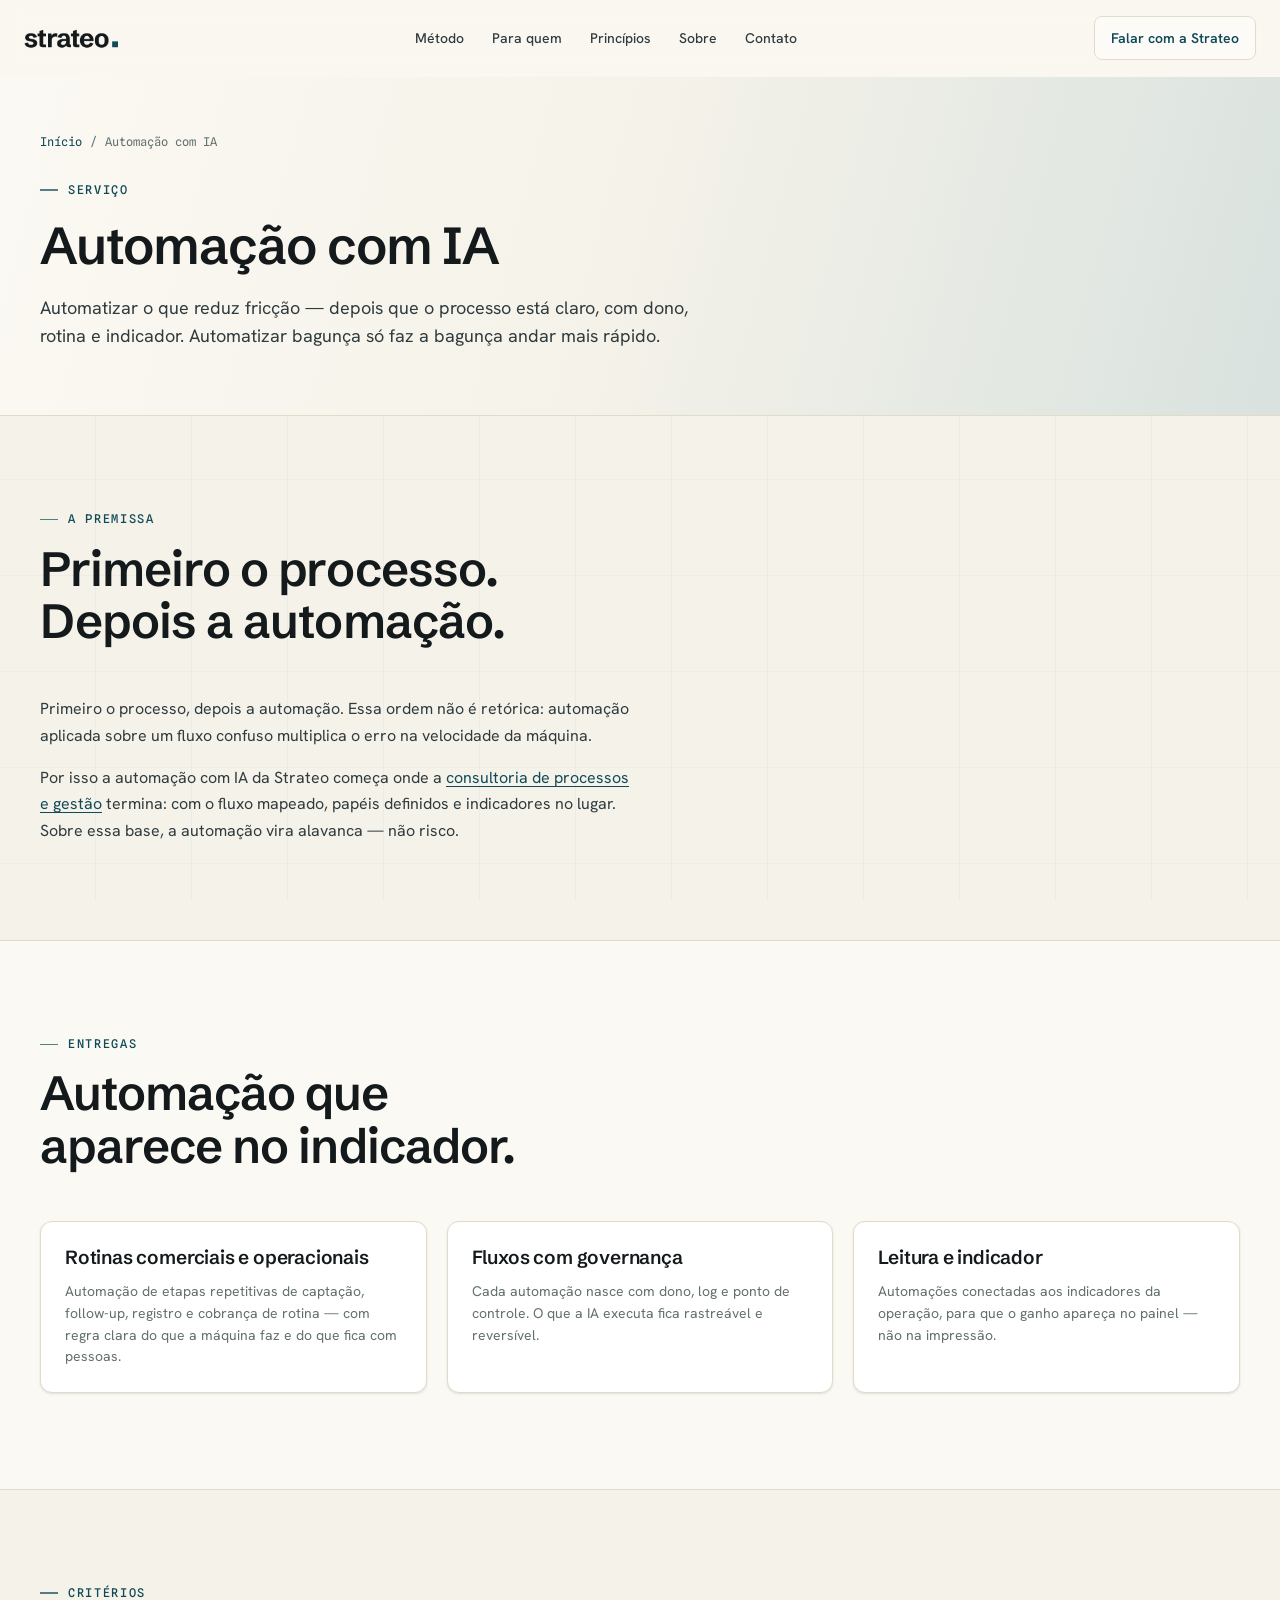
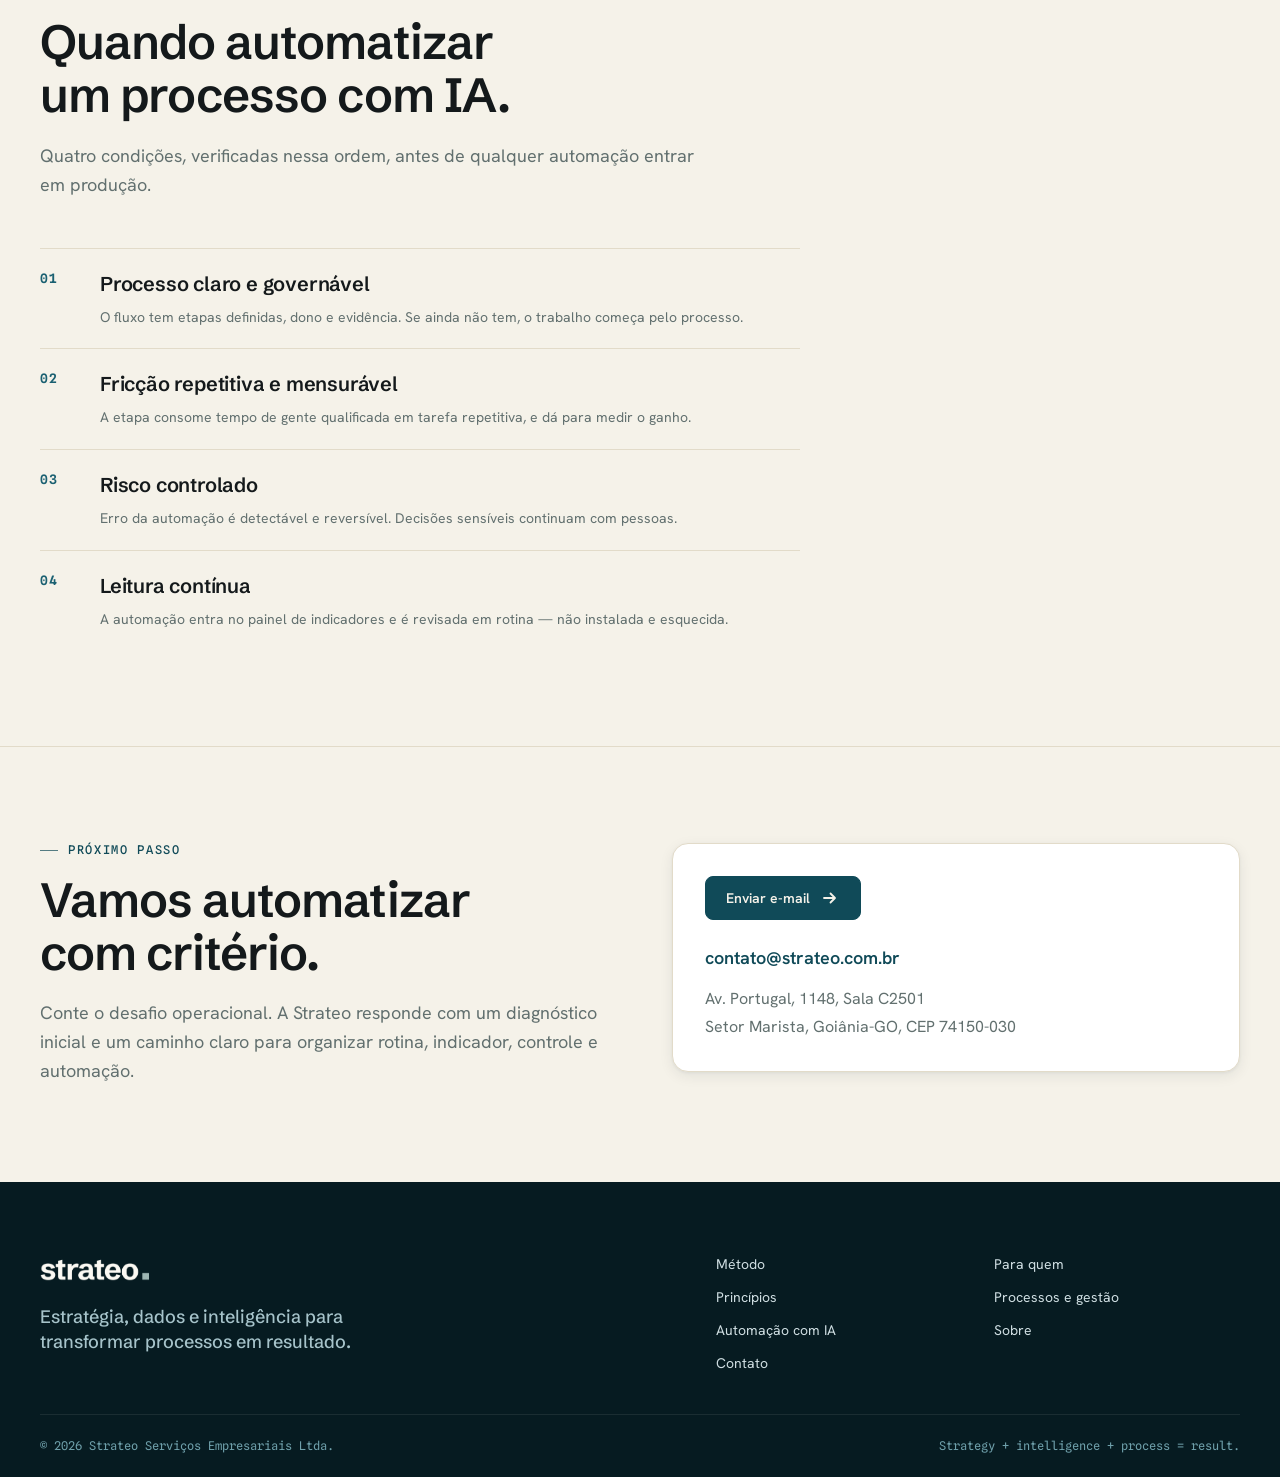
==== automacao-com-ia/index.html @ 0177dfe4 "feat: add focused service and audience pages Two service pages, four audience pages, About and Conta" ====
<!doctype html>
<html lang="pt-BR">
  <head>
    <meta charset="utf-8">
    <meta name="viewport" content="width=device-width, initial-scale=1">
    <title>Automação com IA | Strateo</title>
    <meta
      name="description"
      content="Automação com IA para operações com processo claro: menos fricção em rotinas comerciais e operacionais, com governança, indicador e dono definidos antes da automação."
    >
    <meta name="robots" content="index,follow,max-image-preview:large,max-snippet:-1,max-video-preview:-1">
    <link rel="canonical" href="https://www.strateo.com.br/automacao-com-ia/">
    <meta property="og:locale" content="pt_BR">
    <meta property="og:site_name" content="Strateo">
    <meta property="og:type" content="website">
    <meta property="og:url" content="https://www.strateo.com.br/automacao-com-ia/">
    <meta property="og:title" content="Automação com IA | Strateo">
    <meta property="og:description" content="Automação com IA para operações com processo claro: menos fricção em rotinas comerciais e operacionais, com governança, indicador e dono definidos antes da automação.">
    <meta property="og:image" content="https://www.strateo.com.br/assets/strateo-social-card.png?v=1">
    <meta property="og:image:width" content="1200">
    <meta property="og:image:height" content="630">
    <meta property="og:image:alt" content="Strateo — Estratégia + inteligência + processo = resultado.">
    <meta name="twitter:card" content="summary_large_image">
    <meta name="twitter:title" content="Automação com IA | Strateo">
    <meta name="twitter:description" content="Automação com IA para operações com processo claro: menos fricção em rotinas comerciais e operacionais, com governança, indicador e dono definidos antes da automação.">
    <meta name="twitter:image" content="https://www.strateo.com.br/assets/strateo-social-card.png?v=1">
    <meta name="theme-color" content="#F5F2E9">
    <link rel="icon" href="/assets/strateo-favicon-v2.png?v=1" type="image/png" sizes="512x512">
    <link rel="stylesheet" href="/styles.css">
  </head>
  <body>
    <a class="skip-link" href="#conteudo">Ir para o conteúdo</a>

    <header class="site-header" data-scrolled="false" data-menu-open="false">
      <a class="brand-link" href="/" aria-label="Strateo">
        <img src="/assets/strateo-wordmark-v2.png?v=1" alt="Strateo" width="94" height="26">
      </a>

      <nav id="navegacao-principal" class="site-nav" aria-label="Navegação principal">
        <a href="/#metodo">Método</a>
        <a href="/#para-quem">Para quem</a>
        <a href="/#principios">Princípios</a>
        <a href="/sobre/">Sobre</a>
        <a href="/contato/">Contato</a>
      </nav>

      <a class="header-action" href="/contato/">Falar com a Strateo</a>

      <button class="menu-toggle" type="button" aria-expanded="false" aria-controls="navegacao-principal">
        Menu
      </button>
    </header>

    <main id="conteudo">
      <section class="page-hero">
        <div class="section-shell reveal">
          <nav class="breadcrumbs" aria-label="Localização">
            <a href="/">Início</a>
            <span aria-hidden="true">/</span>
            <span aria-current="page">Automação com IA</span>
          </nav>
          <p class="eyebrow">Serviço</p>
          <h1>Automação com IA</h1>
          <p class="page-lead">Automatizar o que reduz fricção — depois que o processo está claro, com dono, rotina e indicador. Automatizar bagunça só faz a bagunça andar mais rápido.</p>
        </div>
      </section>

      <section class="section page-section">
        <div class="section-shell">
          <div class="section-heading reveal">
            <p class="eyebrow">A premissa</p>
            <h2>Primeiro o processo. Depois a automação.</h2>
          </div>
          <div class="prose reveal">
            <p>Primeiro o processo, depois a automação. Essa ordem não é retórica: automação aplicada sobre um fluxo confuso multiplica o erro na velocidade da máquina.</p>
            <p>Por isso a automação com IA da Strateo começa onde a <a href="/consultoria-de-processos-e-gestao/">consultoria de processos e gestão</a> termina: com o fluxo mapeado, papéis definidos e indicadores no lugar. Sobre essa base, a automação vira alavanca — não risco.</p>
          </div>
        </div>
      </section>

      <section class="section page-section page-section--bright">
        <div class="section-shell">
          <div class="section-heading reveal">
            <p class="eyebrow">Entregas</p>
            <h2>Automação que aparece no indicador.</h2>
          </div>
          <div class="page-cards">
            <article class="plain-card reveal">
              <h3>Rotinas comerciais e operacionais</h3>
              <p>Automação de etapas repetitivas de captação, follow-up, registro e cobrança de rotina — com regra clara do que a máquina faz e do que fica com pessoas.</p>
            </article>
            <article class="plain-card reveal">
              <h3>Fluxos com governança</h3>
              <p>Cada automação nasce com dono, log e ponto de controle. O que a IA executa fica rastreável e reversível.</p>
            </article>
            <article class="plain-card reveal">
              <h3>Leitura e indicador</h3>
              <p>Automações conectadas aos indicadores da operação, para que o ganho apareça no painel — não na impressão.</p>
            </article>
          </div>
        </div>
      </section>

      <section class="section page-section">
        <div class="section-shell">
          <div class="section-heading reveal">
            <p class="eyebrow">Critérios</p>
            <h2>Quando automatizar um processo com IA.</h2>
            <p>Quatro condições, verificadas nessa ordem, antes de qualquer automação entrar em produção.</p>
          </div>
          <div class="step-list reveal">
            <article>
              <span>01</span>
              <div>
                <strong>Processo claro e governável</strong>
                <p>O fluxo tem etapas definidas, dono e evidência. Se ainda não tem, o trabalho começa pelo processo.</p>
              </div>
            </article>
            <article>
              <span>02</span>
              <div>
                <strong>Fricção repetitiva e mensurável</strong>
                <p>A etapa consome tempo de gente qualificada em tarefa repetitiva, e dá para medir o ganho.</p>
              </div>
            </article>
            <article>
              <span>03</span>
              <div>
                <strong>Risco controlado</strong>
                <p>Erro da automação é detectável e reversível. Decisões sensíveis continuam com pessoas.</p>
              </div>
            </article>
            <article>
              <span>04</span>
              <div>
                <strong>Leitura contínua</strong>
                <p>A automação entra no painel de indicadores e é revisada em rotina — não instalada e esquecida.</p>
              </div>
            </article>
          </div>
        </div>
      </section>

      <section id="contato" class="section contact-section" aria-labelledby="cta-title">
        <div class="section-shell contact-grid reveal">
          <div>
            <p class="eyebrow">Próximo passo</p>
            <h2 id="cta-title">Vamos automatizar com critério.</h2>
            <p class="contact-lead">Conte o desafio operacional. A Strateo responde com um diagnóstico inicial e um caminho claro para organizar rotina, indicador, controle e automação.</p>
          </div>

          <div class="contact-card">
            <a class="button button-primary" href="mailto:contato@strateo.com.br?subject=Contato%20via%20site%20Strateo&amp;body=Ol%C3%A1%2C%20quero%20falar%20com%20a%20Strateo.%0A%0AEmpresa%3A%20%0ASetor%3A%20%0ADesafio%20operacional%3A%20">
              Enviar e-mail
              <svg viewBox="0 0 20 20" aria-hidden="true">
                <path d="M4 10h10.5M10.5 5.5 15 10l-4.5 4.5"/>
              </svg>
            </a>
            <p class="contact-email"><a href="mailto:contato@strateo.com.br">contato@strateo.com.br</a></p>
            <address>
              <span>Av. Portugal, 1148, Sala C2501</span>
              <span>Setor Marista, Goiânia-GO, CEP 74150-030</span>
            </address>
          </div>
        </div>
      </section>
    </main>

    <footer class="site-footer">
      <div class="footer-inner">
        <div>
          <img src="/assets/strateo-wordmark-v2-reverse.png?v=1" alt="Strateo" width="109" height="30">
          <p>Estratégia, dados e inteligência para transformar processos em resultado.</p>
        </div>
        <nav aria-label="Navegação do rodapé">
          <a href="/#metodo">Método</a>
          <a href="/#para-quem">Para quem</a>
          <a href="/#principios">Princípios</a>
          <a href="/consultoria-de-processos-e-gestao/">Processos e gestão</a>
          <a href="/automacao-com-ia/">Automação com IA</a>
          <a href="/sobre/">Sobre</a>
          <a href="/contato/">Contato</a>
        </nav>
      </div>
      <div class="footer-legal">
        <span>© 2026 Strateo Serviços Empresariais Ltda.</span>
        <span>Strategy + intelligence + process = result.</span>
      </div>
    </footer>

    <script src="/script.js"></script>
  </body>
</html>
---- styles.css ----
@import url("https://fonts.googleapis.com/css2?family=Schibsted+Grotesk:wght@500;600&family=Hanken+Grotesk:wght@400;500;600&family=Spline+Sans+Mono:wght@400;500;600&display=swap");

:root {
  --petroleum-950: #061b21;
  --petroleum-900: #082a33;
  --petroleum-800: #0b3742;
  --petroleum-700: #0e4250;
  --petroleum-600: #104a58;
  --petroleum-500: #1a6071;
  --petroleum-400: #3f8190;
  --petroleum-300: #6fa0ab;
  --petroleum-200: #a6c3ca;
  --petroleum-100: #cfdee2;
  --petroleum-50: #eaf1f3;

  --cream-50: #fbf9f3;
  --cream-100: #f5f2e9;
  --cream-200: #ede8db;
  --cream-300: #e2dbc9;
  --cream-400: #d2c8b2;

  --graphite-900: #14191b;
  --graphite-800: #20292b;
  --graphite-700: #2f3b3e;
  --graphite-600: #475458;
  --graphite-500: #62706f;
  --graphite-400: #8a9694;
  --graphite-300: #b4bcb9;

  --sage-600: #5e7e7c;
  --sage-500: #7c9b98;
  --sage-400: #9db5b2;
  --sage-300: #bfcfcc;
  --sage-200: #d9e2df;
  --sage-100: #eaefec;

  --white: #ffffff;

  --success-600: #2f6b4f;
  --success-500: #3f7d5c;
  --success-100: #dce9e1;
  --warning-600: #9a6b1e;
  --warning-500: #b5832e;
  --warning-100: #f0e4cc;
  --danger-600: #8e3a33;
  --danger-500: #a8453b;
  --danger-100: #f0dad6;
  --info-600: var(--petroleum-600);
  --info-100: var(--petroleum-50);

  --brand: var(--petroleum-600);
  --brand-strong: var(--petroleum-700);
  --brand-emphasis: var(--petroleum-900);
  --bg-page: var(--cream-100);
  --bg-page-bright: var(--cream-50);
  --bg-sunken: var(--cream-200);
  --surface-card: var(--white);
  --surface-raised: var(--white);
  --surface-inverse: var(--petroleum-900);
  --surface-brand: var(--petroleum-600);
  --text-strong: var(--graphite-900);
  --text-body: var(--graphite-700);
  --text-muted: var(--graphite-500);
  --text-subtle: var(--graphite-400);
  --text-on-brand: var(--cream-50);
  --text-on-inverse: var(--cream-100);
  --text-brand: var(--petroleum-600);
  --border-hairline: var(--cream-300);
  --border-default: var(--cream-400);
  --border-strong: var(--graphite-300);
  --border-brand: var(--petroleum-600);
  --border-focus: var(--petroleum-500);
  --line-motif: var(--sage-400);
  --node-motif: var(--sage-300);

  --font-display: "Schibsted Grotesk", "Hanken Grotesk", -apple-system, "Segoe UI", sans-serif;
  --font-sans: "Hanken Grotesk", -apple-system, BlinkMacSystemFont, "Segoe UI", sans-serif;
  --font-mono: "Spline Sans Mono", ui-monospace, "SFMono-Regular", Menlo, monospace;

  --text-2xs: 11px;
  --text-xs: 12px;
  --text-sm: 14px;
  --text-base: 16px;
  --text-md: 18px;
  --text-lg: 20px;
  --text-xl: 24px;
  --text-2xl: 30px;
  --text-3xl: 38px;
  --text-4xl: 48px;
  --text-5xl: 60px;
  --text-6xl: 76px;
  --text-7xl: 96px;

  --fw-light: 300;
  --fw-regular: 400;
  --fw-medium: 500;
  --fw-semibold: 600;
  --fw-bold: 700;
  --fw-extra: 800;

  --lh-tight: 1.08;
  --lh-snug: 1.22;
  --lh-normal: 1.5;
  --lh-relaxed: 1.65;

  --ls-tight: -0.02em;
  --ls-snug: -0.01em;
  --ls-normal: 0;
  --ls-wide: 0.02em;
  --ls-caps: 0.14em;
  --ls-mono: 0.01em;

  --role-hero-font: var(--font-display);
  --role-hero-weight: var(--fw-semibold);
  --role-h-font: var(--font-display);
  --role-h-weight: var(--fw-semibold);
  --role-eyebrow-font: var(--font-mono);
  --role-body-font: var(--font-sans);
  --role-data-font: var(--font-mono);

  --space-0: 0;
  --space-1: 4px;
  --space-2: 8px;
  --space-3: 12px;
  --space-4: 16px;
  --space-5: 20px;
  --space-6: 24px;
  --space-8: 32px;
  --space-10: 40px;
  --space-12: 48px;
  --space-16: 64px;
  --space-20: 80px;
  --space-24: 96px;
  --space-32: 128px;
  --space-40: 160px;

  --radius-none: 0;
  --radius-xs: 3px;
  --radius-sm: 5px;
  --radius-md: 8px;
  --radius-lg: 12px;
  --radius-xl: 16px;
  --radius-2xl: 24px;
  --radius-pill: 999px;

  --border-w-hair: 1px;
  --border-w-base: 1.5px;
  --border-w-emph: 2px;

  --shadow-xs: 0 1px 2px rgba(8, 42, 51, 0.06);
  --shadow-sm: 0 1px 3px rgba(8, 42, 51, 0.07), 0 1px 2px rgba(8, 42, 51, 0.05);
  --shadow-md: 0 4px 14px rgba(8, 42, 51, 0.08), 0 1px 3px rgba(8, 42, 51, 0.05);
  --shadow-lg: 0 12px 32px rgba(8, 42, 51, 0.1), 0 4px 8px rgba(8, 42, 51, 0.05);
  --shadow-xl: 0 24px 60px rgba(8, 42, 51, 0.14), 0 8px 16px rgba(8, 42, 51, 0.06);
  --shadow-inset: inset 0 1px 2px rgba(8, 42, 51, 0.06);
  --ring-brand: 0 0 0 3px rgba(26, 96, 113, 0.28);
  --ring-danger: 0 0 0 3px rgba(168, 69, 59, 0.26);
  --ease-standard: cubic-bezier(0.22, 0.61, 0.36, 1);
  --ease-entrance: cubic-bezier(0.16, 0.84, 0.44, 1);
  --ease-exit: cubic-bezier(0.4, 0, 1, 1);
  --dur-fast: 120ms;
  --dur-base: 200ms;
  --dur-slow: 320ms;
  --gradient-paper: linear-gradient(105deg, var(--cream-50) 0%, var(--cream-100) 48%, var(--sage-200) 100%);
  --gradient-ink: linear-gradient(160deg, var(--petroleum-900) 0%, var(--petroleum-950) 100%);

  --container-sm: 640px;
  --container-md: 860px;
  --container-lg: 1080px;
  --container-xl: 1280px;
  --container-2xl: 1440px;
  --measure: 66ch;
  --section-y: 96px;
  --gutter: 40px; /* site-local: design-system token is 24px, but the website kit's effective gutter is 40px */
}

*,
*::before,
*::after {
  box-sizing: border-box;
}

html {
  scroll-behavior: smooth;
}

section[id] {
  scroll-margin-top: 90px;
}

body {
  margin: 0;
  background: var(--bg-page);
  color: var(--text-body);
  font-family: var(--font-sans);
  font-size: var(--text-base);
  line-height: 1.5;
  -webkit-font-smoothing: antialiased;
  text-rendering: optimizeLegibility;
}

body::before {
  position: fixed;
  inset: 0;
  z-index: -1;
  content: "";
  background-image:
    linear-gradient(to right, rgba(157, 181, 178, 0.28) 1px, transparent 1px),
    linear-gradient(to bottom, rgba(157, 181, 178, 0.22) 1px, transparent 1px);
  background-position: -1px -1px;
  background-size: 96px 96px;
  opacity: 0.32;
  pointer-events: none;
}

img,
svg {
  display: block;
  max-width: 100%;
}

a {
  color: inherit;
  text-decoration: none;
}

a:hover {
  text-decoration: underline;
  text-underline-offset: 3px;
}

a:focus-visible,
button:focus-visible {
  outline: 2px solid var(--border-focus);
  outline-offset: 3px;
  box-shadow: var(--ring-brand);
}

p,
h1,
h2,
h3,
blockquote {
  margin: 0;
}

.section-shell {
  width: min(var(--container-xl), calc(100% - (var(--gutter) * 2)));
  margin: 0 auto;
}

.skip-link {
  position: absolute;
  top: 8px;
  left: 8px;
  z-index: 60;
  padding: 10px 16px;
  color: var(--text-on-inverse);
  background: var(--petroleum-900);
  border-radius: var(--radius-md);
  font-size: var(--text-sm);
  font-weight: var(--fw-semibold);
  transform: translateY(-200%);
}

.skip-link:focus-visible {
  transform: none;
  text-decoration: none;
}

.site-header {
  position: sticky;
  top: 0;
  z-index: 30;
  display: grid;
  grid-template-columns: auto 1fr auto;
  gap: var(--space-8);
  align-items: center;
  padding: 16px max(24px, calc((100% - var(--container-xl)) / 2));
  background: rgba(251, 249, 243, 0.86);
  border-bottom: 1px solid transparent;
  backdrop-filter: blur(12px);
  transition:
    border-color var(--dur-base) var(--ease-standard),
    box-shadow var(--dur-base) var(--ease-standard),
    background var(--dur-base) var(--ease-standard);
}

.site-header[data-scrolled="true"] {
  background: rgba(251, 249, 243, 0.92);
  border-bottom-color: var(--border-hairline);
  box-shadow: var(--shadow-xs);
}

.brand-link {
  display: inline-flex;
  align-items: center;
}

.brand-link img {
  width: auto;
  height: 26px;
}

.site-nav {
  display: flex;
  justify-content: center;
  gap: 28px;
}

.menu-toggle {
  display: none;
  min-height: 40px;
  align-items: center;
  padding: 0 14px;
  color: var(--text-brand);
  background: rgba(255, 255, 255, 0.42);
  border: 1px solid var(--border-hairline);
  border-radius: var(--radius-md);
  font-family: var(--font-mono);
  font-size: var(--text-xs);
  font-weight: var(--fw-medium);
  letter-spacing: var(--ls-caps);
  text-transform: uppercase;
  cursor: pointer;
}

.site-header[data-menu-open="true"] .menu-toggle {
  color: var(--text-on-inverse);
  background: var(--petroleum-600);
  border-color: var(--petroleum-600);
}

.site-nav a {
  color: var(--text-body);
  font-size: var(--text-sm);
  font-weight: 500;
  transition: color var(--dur-fast) var(--ease-standard);
}

.site-nav a:hover {
  color: var(--text-brand);
}

.header-action,
.button {
  display: inline-flex;
  min-height: 44px;
  align-items: center;
  justify-content: center;
  gap: 10px;
  border-radius: var(--radius-md);
  font-size: var(--text-sm);
  font-weight: var(--fw-semibold);
  line-height: 1;
  transition:
    background var(--dur-base) var(--ease-standard),
    border-color var(--dur-base) var(--ease-standard),
    color var(--dur-base) var(--ease-standard),
    transform var(--dur-fast) var(--ease-standard);
}

.header-action {
  padding: 0 16px;
  border: 1px solid var(--border-hairline);
  color: var(--text-brand);
  background: rgba(255, 255, 255, 0.42);
}

.button {
  padding: 0 20px;
  border: 1px solid transparent;
}

.button svg {
  width: 20px;
  height: 20px;
  fill: none;
  stroke: currentColor;
  stroke-linecap: round;
  stroke-linejoin: round;
  stroke-width: 1.8;
}

.header-action:hover,
.button:hover {
  text-decoration: none;
}

.header-action:active,
.button:active {
  transform: translateY(1px);
}

.button-primary {
  color: var(--text-on-inverse);
  background: var(--brand);
  border-color: var(--brand);
}

.button-primary:hover {
  background: var(--brand-strong);
  border-color: var(--brand-strong);
}

.button-primary:active {
  background: var(--petroleum-800);
  border-color: var(--petroleum-800);
}

.button-secondary {
  color: var(--text-brand);
  background: rgba(255, 255, 255, 0.52);
  border-color: var(--border-hairline);
}

.button-secondary:hover,
.header-action:hover {
  border-color: var(--brand);
}

.button-secondary:active,
.header-action:active {
  background: var(--petroleum-100);
}

.hero {
  position: relative;
  overflow: hidden;
  background: var(--gradient-paper);
  border-bottom: 1px solid var(--border-hairline);
}

.hero-motif {
  position: absolute;
  top: 50%;
  right: -48px;
  width: 620px;
  max-width: 52%;
  color: var(--line-motif);
  opacity: 0.86;
  transform: translateY(-50%);
  pointer-events: none;
}

.hero-inner {
  position: relative;
  min-height: 636px;
  padding: 118px 0 126px;
}

.eyebrow {
  display: flex;
  align-items: center;
  gap: 10px;
  color: var(--text-brand);
  font-family: var(--font-mono);
  font-size: var(--text-xs);
  font-weight: var(--fw-medium);
  letter-spacing: var(--ls-caps);
  line-height: 1.2;
  text-transform: uppercase;
}

.eyebrow::before {
  width: 18px;
  height: 1.5px;
  content: "";
  background: currentColor;
  opacity: 0.7;
}

.hero h1,
.section-heading h2,
.thesis-grid h2,
.contact-grid h2 {
  color: var(--text-strong);
  font-family: var(--font-display);
  font-weight: 600;
  letter-spacing: var(--ls-tight);
  text-wrap: balance;
}

.hero h1 {
  max-width: 900px;
  margin-top: var(--space-6);
  font-size: var(--text-6xl);
  line-height: 1.04;
}

.hero h1 span {
  color: var(--sage-500);
}

.hero h1 span:last-of-type {
  color: var(--petroleum-600);
}

.hero-sub {
  max-width: 58ch;
  margin-top: var(--space-8);
  color: var(--text-body);
  font-size: 19px;
  line-height: 1.6;
}

.hero-actions {
  display: flex;
  flex-wrap: wrap;
  gap: var(--space-4);
  margin-top: var(--space-10);
}

.card-topline span,
.principles-list span {
  color: var(--text-subtle);
  font-family: var(--font-mono);
  font-size: var(--text-2xs);
  font-weight: 600;
  letter-spacing: 0.08em;
  text-transform: uppercase;
}

.card-topline span {
  color: var(--petroleum-500);
  font-size: 13px;
}

.thesis-section {
  background: var(--petroleum-900);
  color: var(--text-on-inverse);
}

.thesis-grid {
  display: grid;
  grid-template-columns: 220px minmax(0, 1fr);
  gap: var(--space-16);
  align-items: start;
  padding-top: 78px;
  padding-bottom: 82px;
}

.thesis-grid .eyebrow,
.eyebrow-inverse {
  color: var(--petroleum-200);
}

.thesis-grid h2 {
  max-width: 850px;
  color: var(--cream-50);
  font-size: var(--text-5xl);
  line-height: 1.08;
}

.thesis-grid p:not(.eyebrow) {
  max-width: var(--measure);
  margin-top: var(--space-6);
  color: var(--petroleum-100);
  font-size: var(--text-md);
  line-height: 1.65;
}

.section {
  padding: var(--section-y) 0;
}

.section-heading {
  max-width: 720px;
  margin-bottom: var(--space-12);
}

.section-heading h2,
.contact-grid h2 {
  margin-top: var(--space-4);
  font-size: var(--text-4xl);
  line-height: 1.1;
}

.section-heading > p:not(.eyebrow),
.contact-lead {
  max-width: var(--measure);
  margin-top: var(--space-5);
  color: var(--text-muted);
  font-size: var(--text-md);
  line-height: 1.6;
}

.services-grid {
  display: grid;
  grid-template-columns: repeat(2, minmax(0, 1fr));
  gap: 22px;
}

.service-card {
  display: flex;
  flex-direction: column;
  padding: 28px 24px;
  background: var(--surface-card);
  border: 1px solid var(--border-hairline);
  border-radius: var(--radius-lg);
  box-shadow: var(--shadow-sm);
  transition:
    box-shadow var(--dur-base) var(--ease-standard),
    border-color var(--dur-base) var(--ease-standard);
}

.service-card:hover {
  border-color: var(--border-default);
  box-shadow: var(--shadow-md);
  text-decoration: none;
}

.service-card h3 {
  color: var(--text-strong);
  font-family: var(--font-display);
  font-size: 21px;
  font-weight: 600;
  letter-spacing: var(--ls-snug);
  line-height: 1.18;
}

.service-card p {
  margin-top: var(--space-3);
  margin-bottom: var(--space-5);
  color: var(--text-muted);
  font-size: var(--text-sm);
  line-height: 1.55;
}

.card-link {
  display: inline-flex;
  align-items: center;
  gap: 8px;
  margin-top: auto;
  width: fit-content;
  color: var(--text-brand);
  font-size: var(--text-sm);
  font-weight: var(--fw-semibold);
}

.card-link svg {
  width: 16px;
  height: 16px;
  fill: none;
  stroke: currentColor;
  stroke-width: 1.8;
  stroke-linecap: round;
  stroke-linejoin: round;
}

.method-grid {
  display: grid;
  grid-template-columns: repeat(4, minmax(0, 1fr));
  gap: 22px;
}

.method-card,
.audience-card {
  min-height: 286px;
  padding: 28px 24px;
  background: var(--surface-card);
  border: 1px solid var(--border-hairline);
  border-radius: var(--radius-lg);
  box-shadow: var(--shadow-sm);
}

.card-topline {
  display: flex;
  align-items: center;
  justify-content: space-between;
  margin-bottom: var(--space-8);
}

.card-topline svg {
  width: 26px;
  height: 26px;
  color: var(--petroleum-600);
  fill: none;
  stroke: currentColor;
  stroke-linecap: round;
  stroke-linejoin: round;
  stroke-width: 1.5;
}

.method-card h3,
.audience-card h3,
.principles-list strong {
  display: block;
  color: var(--text-strong);
  font-family: var(--font-display);
  font-size: 21px;
  font-weight: 600;
  letter-spacing: var(--ls-snug);
  line-height: 1.18;
}

.method-card p,
.audience-card p,
.principles-list p {
  margin-top: var(--space-3);
  color: var(--text-muted);
  font-size: var(--text-sm);
  line-height: 1.55;
}

.audience-card p {
  margin-bottom: var(--space-4);
}

.audience-card .card-link {
  margin-top: 0;
  margin-bottom: var(--space-6);
}

.audience-section {
  background: var(--cream-50);
  border-top: 1px solid var(--border-hairline);
  border-bottom: 1px solid var(--border-hairline);
}

.audience-grid {
  display: grid;
  grid-template-columns: repeat(4, minmax(0, 1fr));
  gap: 20px;
}

.audience-card {
  position: relative;
  display: flex;
  flex-direction: column;
  min-height: 264px;
}

.audience-card::before {
  position: absolute;
  top: -1px;
  left: 24px;
  width: 36px;
  height: 2px;
  content: "";
  background: var(--petroleum-600);
  border-radius: 2px;
}

.audience-card span {
  display: inline-flex;
  width: fit-content;
  align-items: center;
  margin-top: auto;
  padding: 5px 10px;
  /* a11y hold: kit badge uses sage-600 text (~3.3:1 on sage-200); petroleum-700 keeps AA */
  color: var(--petroleum-700);
  font-family: var(--font-mono);
  font-size: var(--text-2xs);
  font-weight: var(--fw-medium);
  letter-spacing: 0.04em;
  line-height: 1.4;
  text-transform: uppercase;
  background: var(--sage-200);
  border-radius: var(--radius-pill);
}

.results-section {
  background: var(--gradient-ink);
  color: var(--text-on-inverse);
}

.results-grid {
  display: grid;
  grid-template-columns: 1.05fr 0.95fr;
  gap: var(--space-16);
  align-items: center;
  padding-top: var(--section-y);
  padding-bottom: var(--section-y);
}

.results-grid blockquote {
  max-width: 760px;
  margin-top: var(--space-5);
  color: var(--cream-50);
  font-family: var(--font-display);
  font-size: 34px;
  font-weight: 500;
  line-height: 1.32;
  letter-spacing: var(--ls-tight);
  text-wrap: balance;
}

.results-cite {
  margin-top: var(--space-6);
  color: var(--petroleum-300);
  font-family: var(--font-mono);
  font-size: var(--text-xs);
  font-weight: 600;
  letter-spacing: 0.06em;
  text-transform: uppercase;
}

.principles-list {
  display: grid;
  gap: var(--space-6);
  padding-left: var(--space-12);
  border-left: 1px solid rgba(255, 255, 255, 0.14);
}

.principles-list article {
  padding-bottom: var(--space-6);
  border-bottom: 1px solid rgba(255, 255, 255, 0.1);
}

.principles-list article:last-child {
  padding-bottom: 0;
  border-bottom: 0;
}

.principles-list strong {
  margin-top: var(--space-2);
  color: var(--cream-50);
}

.principles-list p {
  color: var(--petroleum-100);
}

.page-hero {
  padding: 56px 0 64px;
  background: var(--gradient-paper);
  border-bottom: 1px solid var(--border-hairline);
}

.breadcrumbs {
  display: flex;
  align-items: center;
  gap: var(--space-2);
  margin-bottom: var(--space-8);
  color: var(--text-muted);
  font-family: var(--font-mono);
  font-size: var(--text-xs);
}

.breadcrumbs a {
  color: var(--text-brand);
}

.page-hero h1 {
  max-width: 20ch;
  margin-top: var(--space-5);
  color: var(--text-strong);
  font-family: var(--font-display);
  font-size: clamp(34px, 4.2vw, 52px);
  font-weight: 600;
  letter-spacing: var(--ls-tight);
  line-height: 1.08;
  text-wrap: balance;
}

.page-lead {
  max-width: var(--measure);
  margin-top: var(--space-5);
  color: var(--text-body);
  font-size: var(--text-md);
  line-height: 1.6;
}

.page-section--bright {
  background: var(--bg-page-bright);
  border-top: 1px solid var(--border-hairline);
  border-bottom: 1px solid var(--border-hairline);
}

.page-cards {
  display: grid;
  grid-template-columns: repeat(3, minmax(0, 1fr));
  gap: 20px;
}

.page-cards--two {
  grid-template-columns: repeat(2, minmax(0, 1fr));
}

.plain-card {
  padding: 24px;
  background: var(--surface-card);
  border: 1px solid var(--border-hairline);
  border-radius: var(--radius-lg);
  box-shadow: var(--shadow-sm);
}

.plain-card h3 {
  color: var(--text-strong);
  font-family: var(--font-display);
  font-size: 19px;
  font-weight: 600;
  letter-spacing: var(--ls-snug);
  line-height: 1.22;
}

.plain-card p {
  margin-top: var(--space-3);
  color: var(--text-muted);
  font-size: var(--text-sm);
  line-height: 1.55;
}

.step-list {
  display: grid;
  gap: 0;
  max-width: 760px;
}

.step-list article {
  display: grid;
  grid-template-columns: 44px minmax(0, 1fr);
  gap: var(--space-4);
  padding: var(--space-5) 0;
  border-top: 1px solid var(--border-hairline);
}

.step-list span {
  color: var(--petroleum-500);
  font-family: var(--font-mono);
  font-size: 13px;
  font-weight: 600;
  letter-spacing: 0.08em;
}

.step-list strong {
  display: block;
  color: var(--text-strong);
  font-family: var(--font-display);
  font-size: var(--text-lg);
  font-weight: 600;
  letter-spacing: var(--ls-snug);
}

.step-list p {
  margin-top: var(--space-2);
  color: var(--text-muted);
  font-size: var(--text-sm);
  line-height: 1.55;
}

.prose {
  max-width: var(--measure);
}

.prose p {
  margin-top: var(--space-4);
  color: var(--text-body);
  font-size: var(--text-base);
  line-height: 1.65;
}

.prose a {
  color: var(--text-brand);
  text-decoration: underline;
  text-underline-offset: 3px;
}

.faq-section {
  background: var(--bg-page-bright);
  border-top: 1px solid var(--border-hairline);
}

.faq-grid {
  display: grid;
  grid-template-columns: repeat(2, minmax(0, 1fr));
  gap: 20px 40px;
}

.faq-item {
  padding: var(--space-6) 0;
  border-top: 1px solid var(--border-hairline);
}

.faq-item h3 {
  color: var(--text-strong);
  font-family: var(--font-display);
  font-size: var(--text-lg);
  font-weight: 600;
  letter-spacing: var(--ls-snug);
  line-height: 1.22;
}

.faq-item p {
  max-width: 56ch;
  margin-top: var(--space-3);
  color: var(--text-muted);
  font-size: var(--text-sm);
  line-height: 1.6;
}

.faq-item a {
  color: var(--text-brand);
  text-decoration: underline;
  text-underline-offset: 3px;
}

.contact-section {
  background: var(--bg-page);
  border-top: 1px solid var(--border-hairline);
}

.contact-grid {
  display: grid;
  grid-template-columns: 1fr 1fr;
  gap: var(--space-16);
  align-items: start;
}

.contact-list {
  display: grid;
  gap: 14px;
  margin: var(--space-8) 0 0;
  padding: 0;
  list-style: none;
}

.contact-list li {
  display: flex;
  align-items: center;
  gap: var(--space-3);
  color: var(--text-body);
  font-size: 15px;
  font-weight: 500;
}

.contact-list svg {
  flex: 0 0 auto;
  width: 18px;
  height: 18px;
  color: var(--success-500);
  fill: none;
  stroke: currentColor;
  stroke-width: 2;
  stroke-linecap: round;
  stroke-linejoin: round;
}

.contact-card {
  display: grid;
  gap: var(--space-4);
  padding: var(--space-8);
  background: var(--surface-card);
  border: 1px solid var(--border-hairline);
  border-radius: var(--radius-xl);
  box-shadow: var(--shadow-md);
}

.contact-card .button {
  width: fit-content;
  margin-bottom: var(--space-2);
}

.contact-email {
  font-size: var(--text-md);
  font-weight: var(--fw-semibold);
}

.contact-email a {
  color: var(--text-brand);
}

.contact-card address {
  display: grid;
  gap: var(--space-1);
  color: var(--text-muted);
  font-style: normal;
}

.site-footer {
  background: var(--petroleum-950);
  color: var(--petroleum-200);
}

.footer-inner {
  display: grid;
  grid-template-columns: 1.2fr 1fr;
  gap: var(--space-12);
  width: min(var(--container-xl), calc(100% - (var(--gutter) * 2)));
  margin: 0 auto;
  padding: 72px 0 40px;
}

.footer-inner img {
  width: auto;
  height: 30px;
}

.footer-inner p {
  max-width: 36ch;
  margin-top: var(--space-5);
  color: var(--petroleum-200);
  font-family: var(--font-display);
  font-size: var(--text-md);
  font-weight: 500;
  line-height: 1.4;
}

.footer-inner nav {
  display: grid;
  grid-template-columns: repeat(2, minmax(0, 1fr));
  gap: var(--space-3) var(--space-8);
  align-content: start;
}

.footer-inner a {
  color: var(--petroleum-100);
  font-size: var(--text-sm);
}

.footer-inner a:hover {
  color: var(--white);
}

.footer-legal {
  display: flex;
  justify-content: space-between;
  gap: var(--space-4);
  width: min(var(--container-xl), calc(100% - (var(--gutter) * 2)));
  margin: 0 auto;
  padding: 22px 0;
  color: var(--petroleum-300);
  border-top: 1px solid rgba(255, 255, 255, 0.08);
  font-family: var(--font-mono);
  font-size: var(--text-xs);
}

.reveal {
  opacity: 1;
  transform: none;
  transition:
    opacity 620ms var(--ease-standard),
    transform 620ms var(--ease-standard);
}

.reveal.is-pending {
  opacity: 1;
  transform: none;
}

.reveal.is-visible {
  opacity: 1;
  transform: translateY(0);
}

@media (prefers-reduced-motion: reduce) {
  html {
    scroll-behavior: auto;
  }

  *,
  *::before,
  *::after {
    animation-duration: 1ms !important;
    animation-iteration-count: 1 !important;
    scroll-behavior: auto !important;
    transition-duration: 1ms !important;
  }

  .reveal.is-pending {
    opacity: 1;
    transform: none;
  }
}

@media (max-width: 1080px) {
  :root {
    --gutter: 28px;
  }

  .site-header {
    gap: var(--space-5);
  }

  .brand-link img {
    height: 24px;
  }

  .hero-motif {
    opacity: 0.38;
  }

  .hero h1 {
    font-size: var(--text-5xl);
  }

  .thesis-grid,
  .results-grid,
  .contact-grid {
    grid-template-columns: 1fr;
    gap: var(--space-10);
  }

  .method-grid,
  .audience-grid,
  .page-cards {
    grid-template-columns: repeat(2, minmax(0, 1fr));
  }

  .principles-list {
    padding-left: 0;
    border-left: 0;
  }
}

@media (max-width: 760px) {
  :root {
    --gutter: 22px;
    --section-y: 68px;
  }

  .site-header {
    grid-template-columns: 1fr auto auto;
    gap: var(--space-3);
    padding: 12px 22px;
  }

  .site-nav {
    position: absolute;
    top: 100%;
    right: 0;
    left: 0;
    display: none;
    padding: 10px 22px 18px;
    background: rgba(251, 249, 243, 0.97);
    backdrop-filter: blur(12px);
    border-bottom: 1px solid var(--border-hairline);
    box-shadow: var(--shadow-md);
  }

  .site-header[data-menu-open="true"] .site-nav {
    display: grid;
    gap: var(--space-2);
    justify-items: start;
  }

  .site-nav a {
    width: 100%;
    text-align: left;
    padding: 10px 0;
    border-bottom: 1px solid var(--border-hairline);
    font-size: var(--text-base);
    font-weight: 500;
  }

  .site-nav a:last-child {
    border-bottom: 0;
  }

  .menu-toggle {
    display: inline-flex;
  }

  .brand-link img {
    height: 22px;
  }

  .header-action {
    min-height: 40px;
    padding: 0 12px;
  }

  .hero-inner {
    min-height: 540px;
    padding: 82px 0 86px;
  }

  .hero-motif {
    right: -150px;
    width: 520px;
    max-width: none;
    opacity: 0.26;
  }

  .hero h1 {
    font-size: var(--text-4xl);
    line-height: 1.08;
  }

  .hero-sub {
    font-size: var(--text-md);
  }

  .hero-actions,
  .footer-legal {
    align-items: stretch;
    flex-direction: column;
  }

  .button-primary,
  .button-secondary {
    width: 100%;
  }

  .thesis-grid {
    padding-top: 60px;
    padding-bottom: 64px;
  }

  .thesis-grid h2,
  .section-heading h2,
  .contact-grid h2 {
    font-size: var(--text-3xl);
  }

  .services-grid,
  .faq-grid,
  .method-grid,
  .audience-grid,
  .page-cards,
  .page-cards--two,
  .footer-inner,
  .footer-inner nav {
    grid-template-columns: 1fr;
  }

  .method-card,
  .audience-card {
    min-height: auto;
  }

  .results-grid blockquote {
    font-size: var(--text-2xl);
  }

  .contact-card {
    min-width: 0;
    padding: var(--space-6);
  }

  .contact-card .button {
    width: 100%;
  }
}

@media (max-width: 420px) {
  .hero h1 {
    font-size: 40px;
  }

  .header-action {
    font-size: var(--text-xs);
  }
}
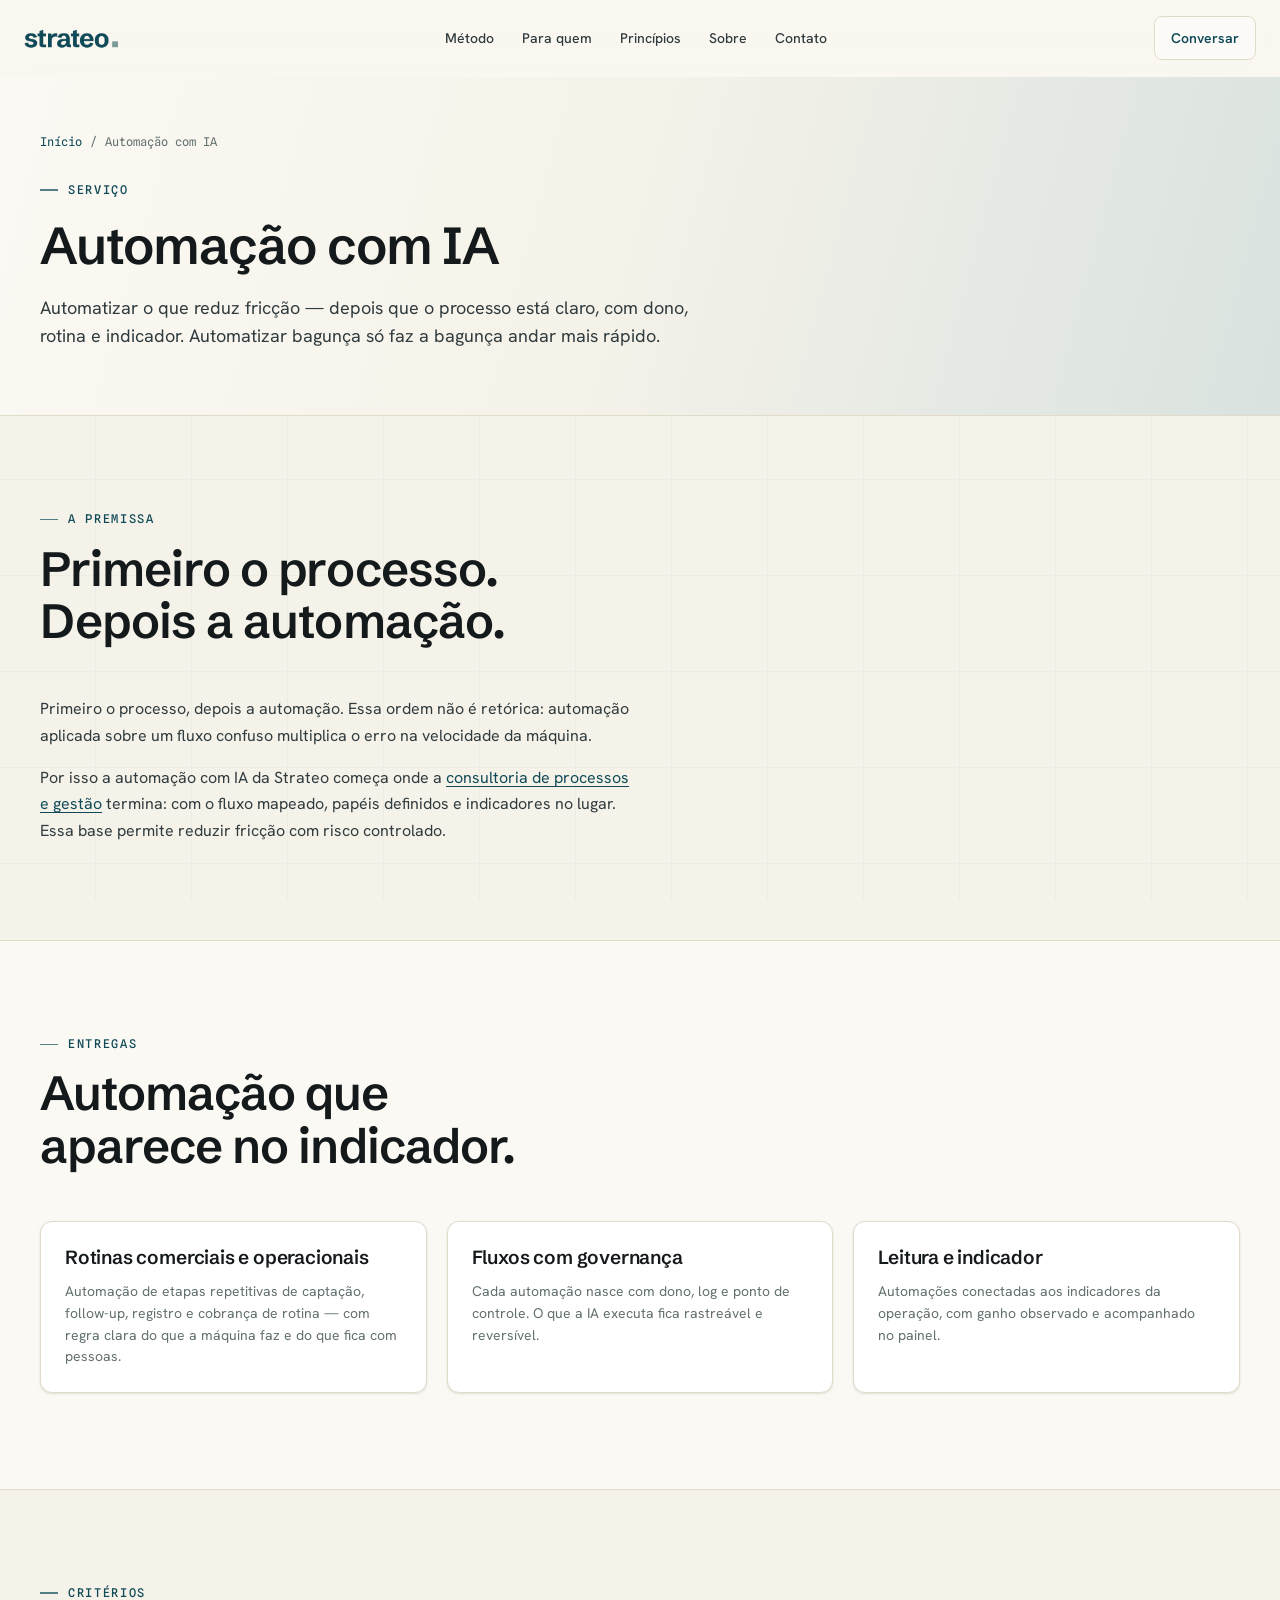
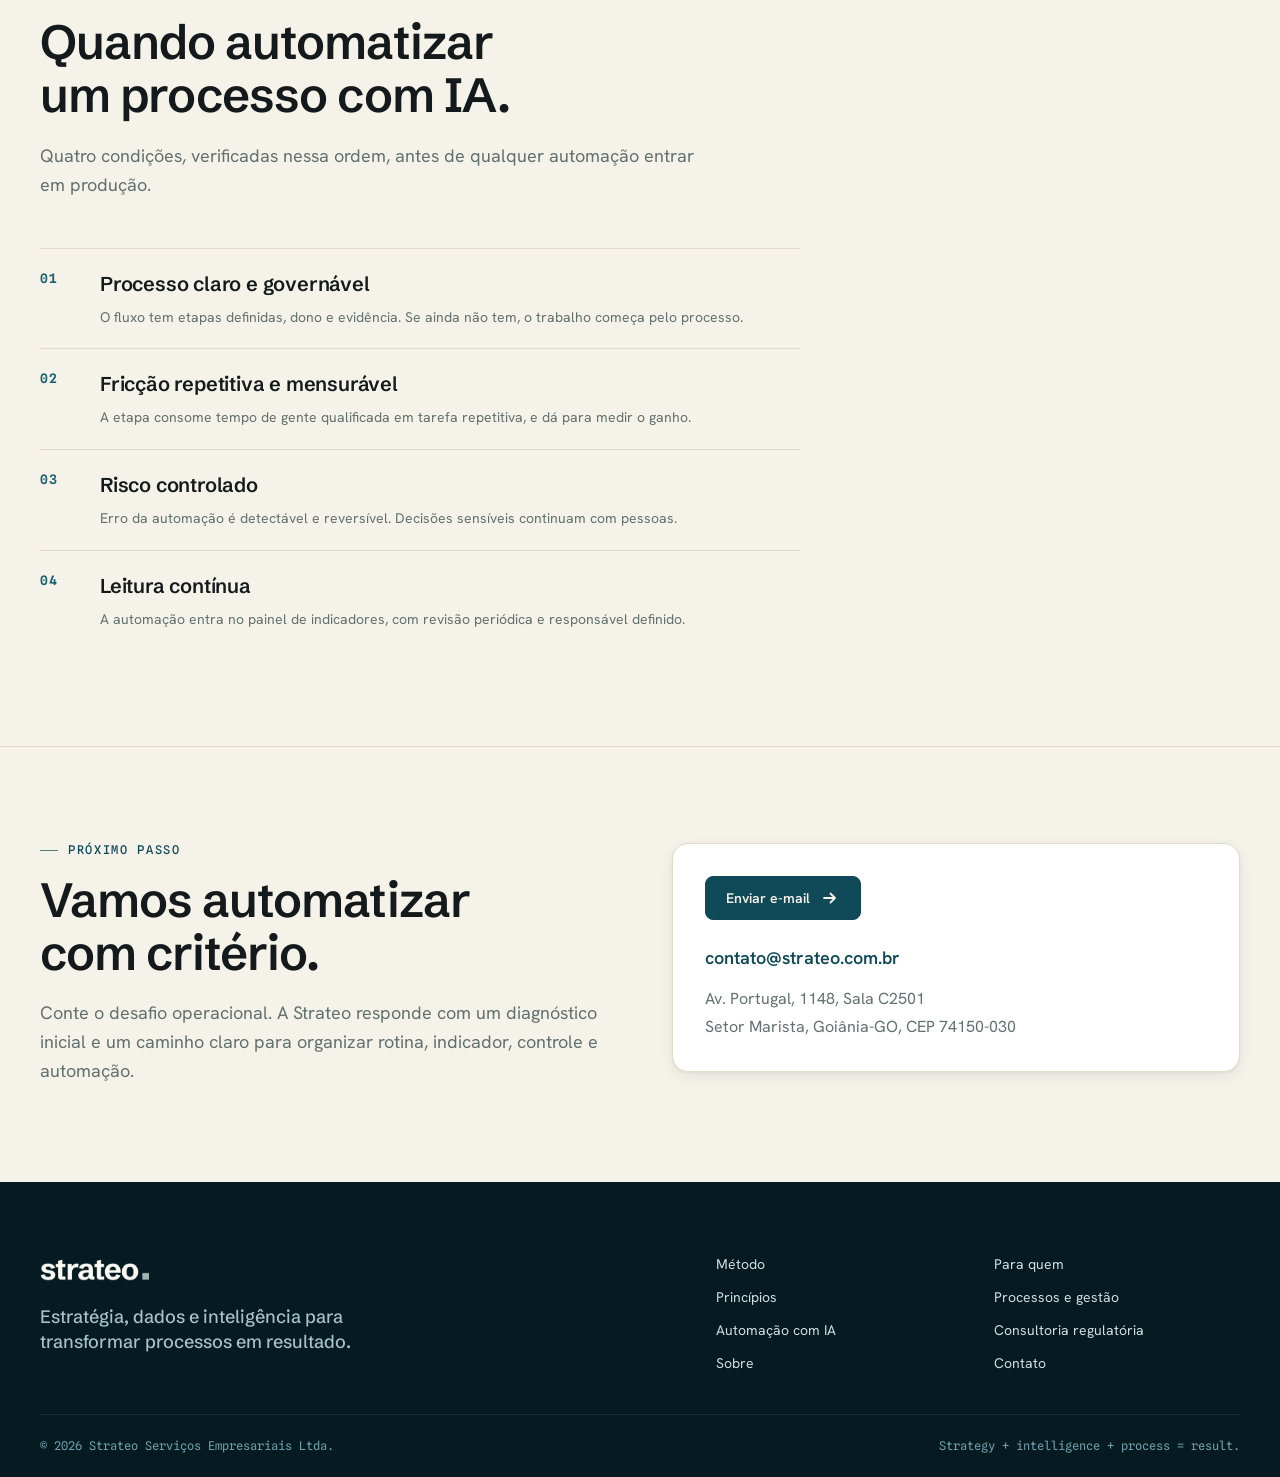
==== commit f65c24f6: "Refine site messaging and add regulatory consulting" ====
--- a/automacao-com-ia/index.html
+++ b/automacao-com-ia/index.html
@@ -25,7 +25,9 @@
     <meta name="twitter:description" content="Automação com IA para operações com processo claro: menos fricção em rotinas comerciais e operacionais, com governança, indicador e dono definidos antes da automação.">
     <meta name="twitter:image" content="https://www.strateo.com.br/assets/strateo-social-card.png?v=1">
     <meta name="theme-color" content="#F5F2E9">
-    <link rel="icon" href="/assets/strateo-favicon-v2.png?v=1" type="image/png" sizes="512x512">
+    <link rel="icon" href="/assets/strateo-favicon-v3.ico?v=1" sizes="any">
+    <link rel="icon" href="/assets/strateo-favicon-v3.png?v=1" type="image/png" sizes="512x512">
+    <link rel="apple-touch-icon" href="/assets/strateo-social-profile-v3.png?v=1">
     <link rel="stylesheet" href="/styles.css">
   </head>
   <body>
@@ -33,7 +35,7 @@
 
     <header class="site-header" data-scrolled="false" data-menu-open="false">
       <a class="brand-link" href="/" aria-label="Strateo">
-        <img src="/assets/strateo-wordmark-v2.png?v=1" alt="Strateo" width="94" height="26">
+        <img src="/assets/strateo-wordmark-v2-petroleum.png?v=1" alt="Strateo" width="94" height="26">
       </a>
 
       <nav id="navegacao-principal" class="site-nav" aria-label="Navegação principal">
@@ -44,7 +46,7 @@
         <a href="/contato/">Contato</a>
       </nav>
 
-      <a class="header-action" href="/contato/">Falar com a Strateo</a>
+      <a class="header-action" href="/contato/">Conversar</a>
 
       <button class="menu-toggle" type="button" aria-expanded="false" aria-controls="navegacao-principal">
         Menu
@@ -73,7 +75,7 @@
           </div>
           <div class="prose reveal">
             <p>Primeiro o processo, depois a automação. Essa ordem não é retórica: automação aplicada sobre um fluxo confuso multiplica o erro na velocidade da máquina.</p>
-            <p>Por isso a automação com IA da Strateo começa onde a <a href="/consultoria-de-processos-e-gestao/">consultoria de processos e gestão</a> termina: com o fluxo mapeado, papéis definidos e indicadores no lugar. Sobre essa base, a automação vira alavanca — não risco.</p>
+            <p>Por isso a automação com IA da Strateo começa onde a <a href="/consultoria-de-processos-e-gestao/">consultoria de processos e gestão</a> termina: com o fluxo mapeado, papéis definidos e indicadores no lugar. Essa base permite reduzir fricção com risco controlado.</p>
           </div>
         </div>
       </section>
@@ -95,7 +97,7 @@
             </article>
             <article class="plain-card reveal">
               <h3>Leitura e indicador</h3>
-              <p>Automações conectadas aos indicadores da operação, para que o ganho apareça no painel — não na impressão.</p>
+              <p>Automações conectadas aos indicadores da operação, com ganho observado e acompanhado no painel.</p>
             </article>
           </div>
         </div>
@@ -134,7 +136,7 @@
               <span>04</span>
               <div>
                 <strong>Leitura contínua</strong>
-                <p>A automação entra no painel de indicadores e é revisada em rotina — não instalada e esquecida.</p>
+                <p>A automação entra no painel de indicadores, com revisão periódica e responsável definido.</p>
               </div>
             </article>
           </div>
@@ -178,6 +180,7 @@
           <a href="/#principios">Princípios</a>
           <a href="/consultoria-de-processos-e-gestao/">Processos e gestão</a>
           <a href="/automacao-com-ia/">Automação com IA</a>
+          <a href="/consultoria-regulatoria-mercado-financeiro/">Consultoria regulatória</a>
           <a href="/sobre/">Sobre</a>
           <a href="/contato/">Contato</a>
         </nav>
--- a/styles.css
+++ b/styles.css
@@ -1,4 +1,4 @@
-@import url("https://fonts.googleapis.com/css2?family=Schibsted+Grotesk:wght@500;600&family=Hanken+Grotesk:wght@400;500;600&family=Spline+Sans+Mono:wght@400;500;600&display=swap");
+@import url("https://fonts.googleapis.com/css2?family=Schibsted+Grotesk:wght@400;500;600;700;800;900&family=Hanken+Grotesk:wght@400;500;600;700;800&family=Spline+Sans+Mono:wght@400;500;600&display=swap");
 
 :root {
   --petroleum-950: #061b21;
@@ -39,6 +39,7 @@
   --success-600: #2f6b4f;
   --success-500: #3f7d5c;
   --success-100: #dce9e1;
+  --warning-700: #6f4a10;
   --warning-600: #9a6b1e;
   --warning-500: #b5832e;
   --warning-100: #f0e4cc;
@@ -61,9 +62,13 @@
   --text-strong: var(--graphite-900);
   --text-body: var(--graphite-700);
   --text-muted: var(--graphite-500);
-  --text-subtle: var(--graphite-400);
+  --text-subtle: var(--graphite-600);
+  --text-placeholder: var(--graphite-600);
+  --text-disabled: var(--graphite-600);
   --text-on-brand: var(--cream-50);
   --text-on-inverse: var(--cream-100);
+  --text-on-inverse-muted: var(--petroleum-200);
+  --text-on-inverse-subtle: var(--petroleum-300);
   --text-brand: var(--petroleum-600);
   --border-hairline: var(--cream-300);
   --border-default: var(--cream-400);
@@ -587,7 +592,7 @@
 
 .services-grid {
   display: grid;
-  grid-template-columns: repeat(2, minmax(0, 1fr));
+  grid-template-columns: repeat(3, minmax(0, 1fr));
   gap: 22px;
 }
 
@@ -1135,8 +1140,8 @@
 }
 
 .reveal.is-pending {
-  opacity: 1;
-  transform: none;
+  opacity: 0;
+  transform: translateY(6px);
 }
 
 .reveal.is-visible {
@@ -1194,6 +1199,7 @@
 
   .method-grid,
   .audience-grid,
+  .services-grid,
   .page-cards {
     grid-template-columns: repeat(2, minmax(0, 1fr));
   }
